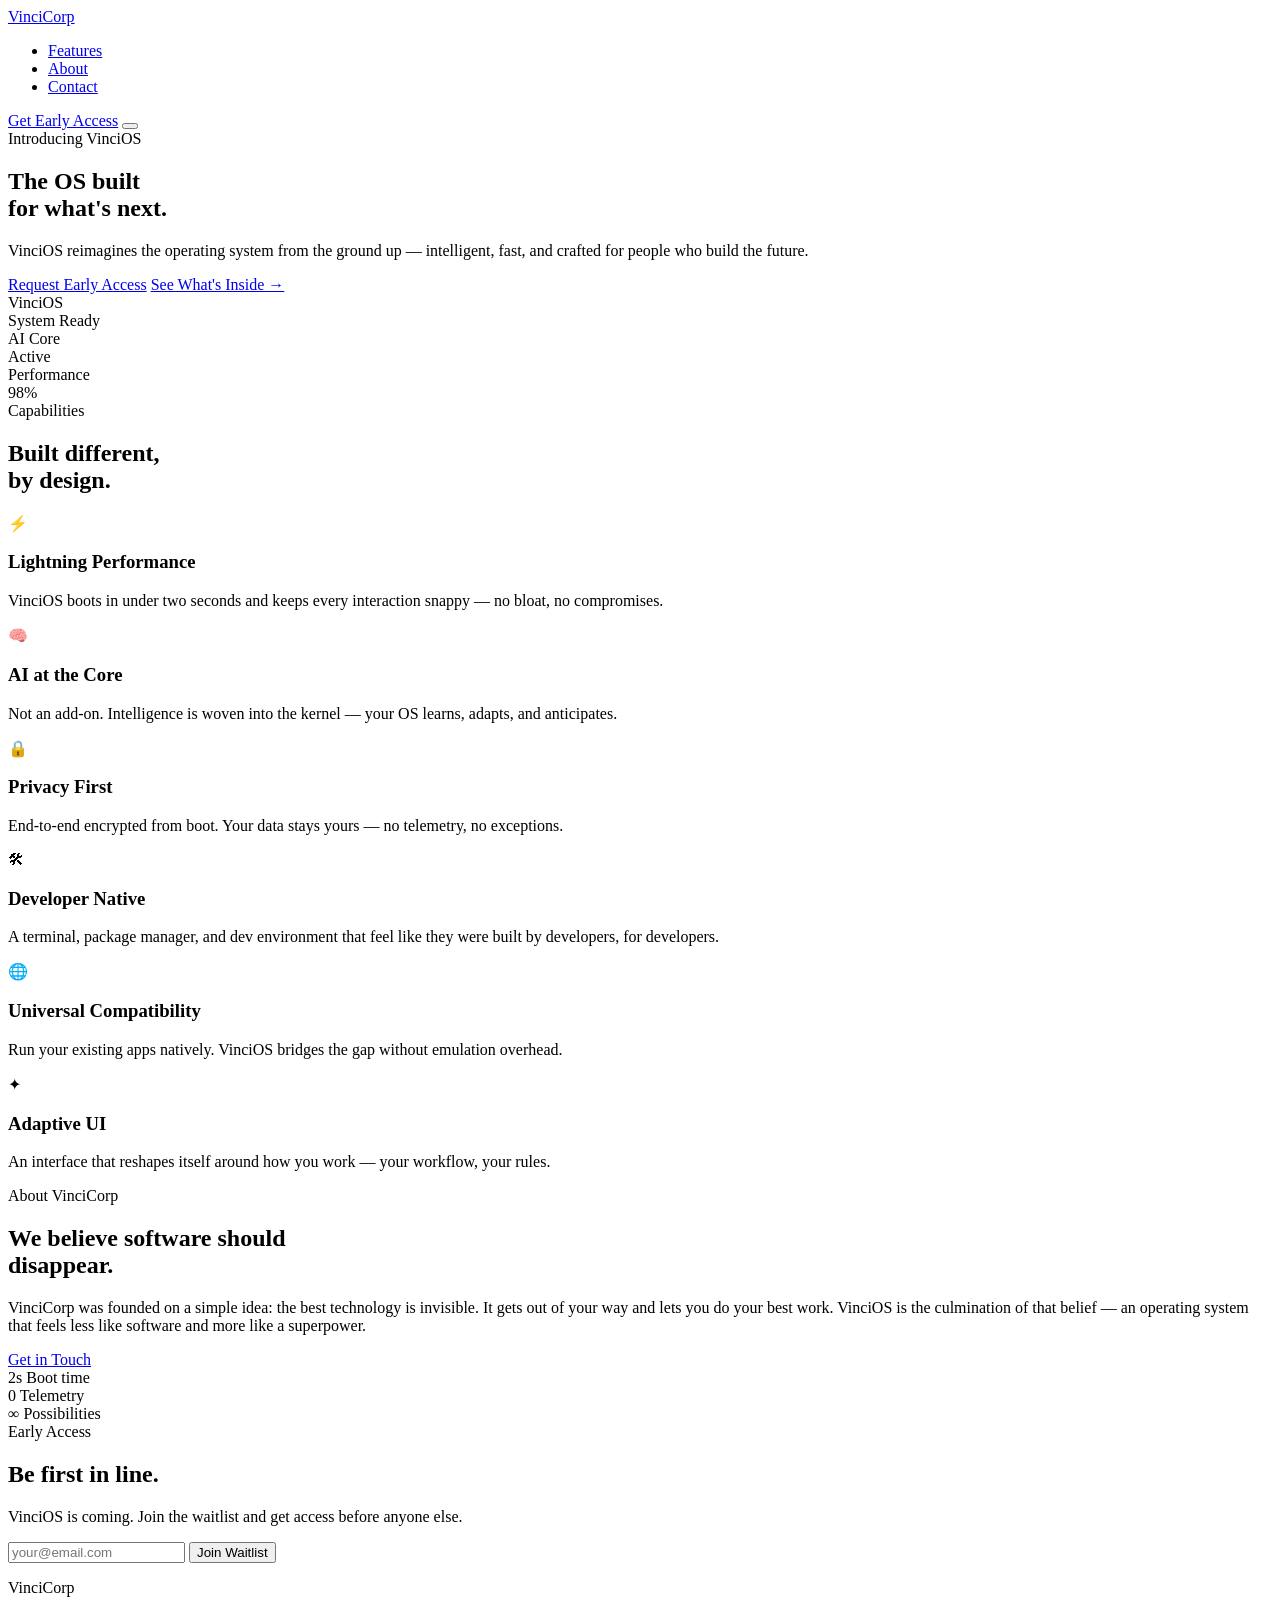
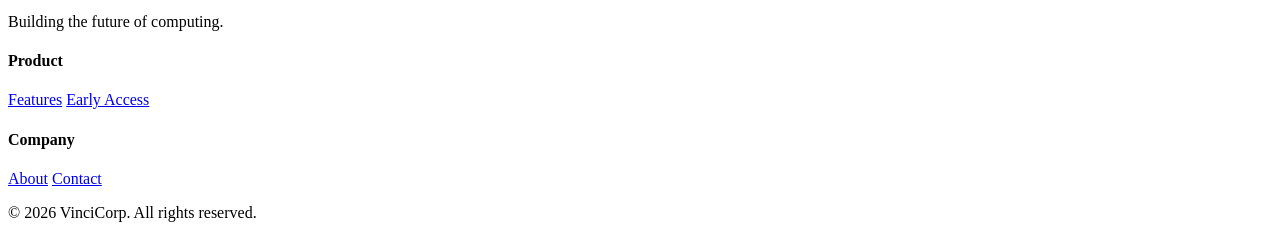
==== index.html @ 44cefb9e "VinciCorp" ====
<!DOCTYPE html>
<html lang="en">
<head>
  <meta charset="UTF-8" />
  <meta name="viewport" content="width=device-width, initial-scale=1.0" />
  <title>VinciCorp — VinciOS</title>
  <link rel="stylesheet" href="css/style.css" />
  <link rel="preconnect" href="https://fonts.googleapis.com" />
  <link href="https://fonts.googleapis.com/css2?family=DM+Sans:wght@300;400;500&family=Syne:wght@600;700;800&display=swap" rel="stylesheet" />
</head>
<body>

  <!-- NAV -->
  <nav class="nav" id="nav">
    <a href="#" class="nav-logo">VinciCorp</a>
    <ul class="nav-links">
      <li><a href="#features">Features</a></li>
      <li><a href="#about">About</a></li>
      <li><a href="#contact">Contact</a></li>
    </ul>
    <a href="#waitlist" class="nav-cta">Get Early Access</a>
    <button class="nav-burger" id="burger" aria-label="Menu">
      <span></span><span></span><span></span>
    </button>
  </nav>

  <!-- HERO -->
  <section class="hero">
    <div class="hero-bg">
      <div class="orb orb-1"></div>
      <div class="orb orb-2"></div>
      <div class="grid-overlay"></div>
    </div>
    <div class="hero-content">
      <div class="hero-badge">Introducing VinciOS</div>
      <h1 class="hero-title">
        The OS built<br/>
        for <span class="gradient-text">what's next.</span>
      </h1>
      <p class="hero-sub">VinciOS reimagines the operating system from the ground up — intelligent, fast, and crafted for people who build the future.</p>
      <div class="hero-actions">
        <a href="#waitlist" class="btn btn-primary">Request Early Access</a>
        <a href="#features" class="btn btn-ghost">See What's Inside →</a>
      </div>
    </div>
    <div class="hero-visual">
      <div class="screen-mockup">
        <div class="screen-bar">
          <span></span><span></span><span></span>
        </div>
        <div class="screen-body">
          <div class="screen-dock">
            <div class="dock-icon"></div>
            <div class="dock-icon"></div>
            <div class="dock-icon active"></div>
            <div class="dock-icon"></div>
            <div class="dock-icon"></div>
          </div>
          <div class="screen-widgets">
            <div class="widget widget-lg">
              <div class="widget-label">VinciOS</div>
              <div class="widget-value">System Ready</div>
              <div class="widget-bar"><span style="width:78%"></span></div>
            </div>
            <div class="widget widget-sm">
              <div class="widget-label">AI Core</div>
              <div class="widget-value">Active</div>
            </div>
            <div class="widget widget-sm">
              <div class="widget-label">Performance</div>
              <div class="widget-value">98%</div>
            </div>
          </div>
        </div>
      </div>
    </div>
  </section>

  <!-- FEATURES -->
  <section class="features section" id="features">
    <div class="container">
      <div class="section-label">Capabilities</div>
      <h2 class="section-title">Built different,<br/>by design.</h2>
      <div class="features-grid">
        <div class="feature-card" data-delay="0">
          <div class="feature-icon">⚡</div>
          <h3>Lightning Performance</h3>
          <p>VinciOS boots in under two seconds and keeps every interaction snappy — no bloat, no compromises.</p>
        </div>
        <div class="feature-card" data-delay="100">
          <div class="feature-icon">🧠</div>
          <h3>AI at the Core</h3>
          <p>Not an add-on. Intelligence is woven into the kernel — your OS learns, adapts, and anticipates.</p>
        </div>
        <div class="feature-card" data-delay="200">
          <div class="feature-icon">🔒</div>
          <h3>Privacy First</h3>
          <p>End-to-end encrypted from boot. Your data stays yours — no telemetry, no exceptions.</p>
        </div>
        <div class="feature-card" data-delay="300">
          <div class="feature-icon">🛠</div>
          <h3>Developer Native</h3>
          <p>A terminal, package manager, and dev environment that feel like they were built by developers, for developers.</p>
        </div>
        <div class="feature-card" data-delay="400">
          <div class="feature-icon">🌐</div>
          <h3>Universal Compatibility</h3>
          <p>Run your existing apps natively. VinciOS bridges the gap without emulation overhead.</p>
        </div>
        <div class="feature-card" data-delay="500">
          <div class="feature-icon">✦</div>
          <h3>Adaptive UI</h3>
          <p>An interface that reshapes itself around how you work — your workflow, your rules.</p>
        </div>
      </div>
    </div>
  </section>

  <!-- ABOUT -->
  <section class="about section" id="about">
    <div class="container about-inner">
      <div class="about-text">
        <div class="section-label">About VinciCorp</div>
        <h2 class="section-title">We believe software should<br/>disappear.</h2>
        <p>VinciCorp was founded on a simple idea: the best technology is invisible. It gets out of your way and lets you do your best work. VinciOS is the culmination of that belief — an operating system that feels less like software and more like a superpower.</p>
        <a href="#contact" class="btn btn-primary" style="margin-top:2rem">Get in Touch</a>
      </div>
      <div class="about-stats">
        <div class="stat">
          <span class="stat-num">2s</span>
          <span class="stat-label">Boot time</span>
        </div>
        <div class="stat">
          <span class="stat-num">0</span>
          <span class="stat-label">Telemetry</span>
        </div>
        <div class="stat">
          <span class="stat-num">∞</span>
          <span class="stat-label">Possibilities</span>
        </div>
      </div>
    </div>
  </section>

  <!-- WAITLIST / CONTACT -->
  <section class="waitlist section" id="waitlist">
    <div class="container waitlist-inner">
      <div class="section-label">Early Access</div>
      <h2 class="section-title">Be first in line.</h2>
      <p class="waitlist-sub">VinciOS is coming. Join the waitlist and get access before anyone else.</p>
      <div class="waitlist-form" id="waitlistForm">
        <input type="email" id="emailInput" placeholder="your@email.com" class="form-input" />
        <button class="btn btn-primary" onclick="handleSignup()">Join Waitlist</button>
      </div>
      <p class="waitlist-note" id="waitlistMsg"></p>
    </div>
  </section>

  <!-- FOOTER -->
  <footer class="footer" id="contact">
    <div class="container footer-inner">
      <div class="footer-brand">
        <span class="nav-logo">VinciCorp</span>
        <p>Building the future of computing.</p>
      </div>
      <div class="footer-links">
        <div class="footer-col">
          <h4>Product</h4>
          <a href="#features">Features</a>
          <a href="#waitlist">Early Access</a>
        </div>
        <div class="footer-col">
          <h4>Company</h4>
          <a href="#about">About</a>
          <a href="mailto:hello@vincicorp.com">Contact</a>
        </div>
      </div>
    </div>
    <div class="footer-bottom container">
      <p>© 2026 VinciCorp. All rights reserved.</p>
    </div>
  </footer>

  <script src="js/main.js"></script>
</body>
</html>
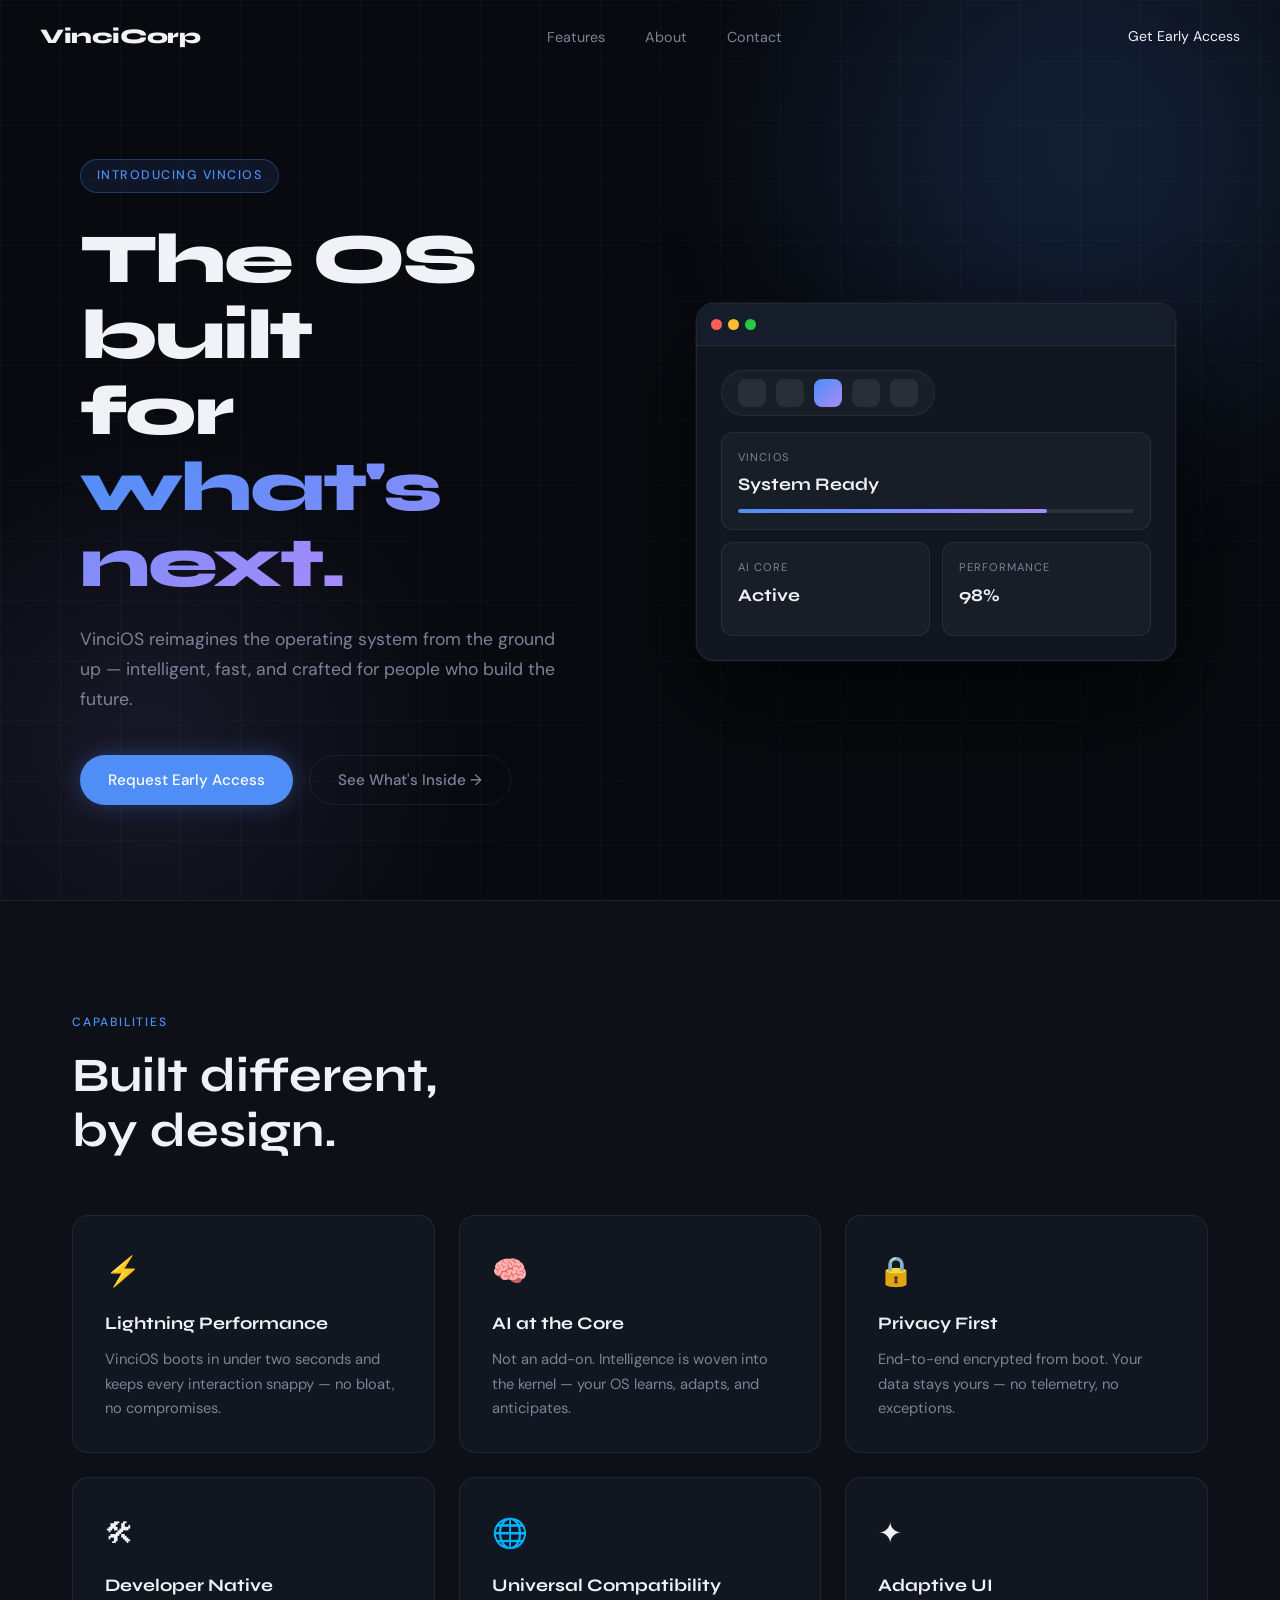
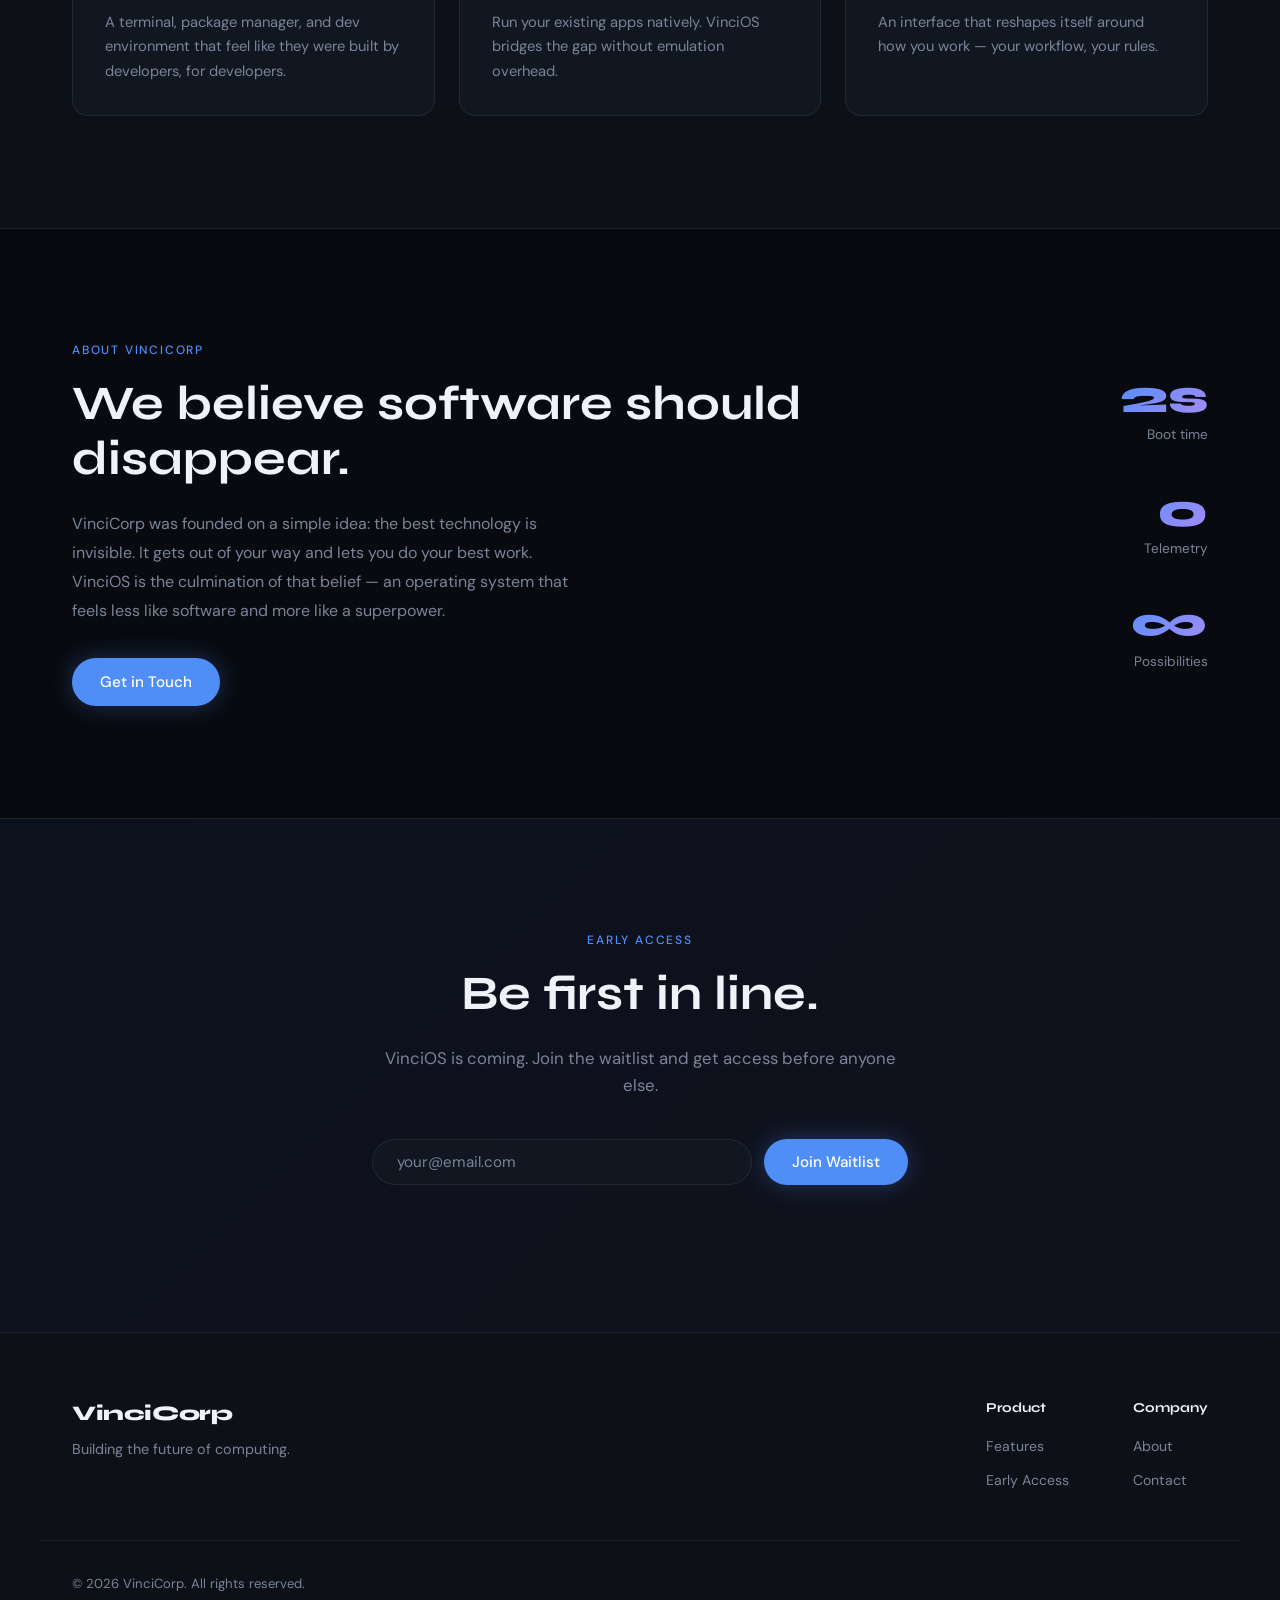
==== commit 057af4f4: "index.html" ====
--- a/index.html
+++ b/index.html
@@ -4,7 +4,7 @@
   <meta charset="UTF-8" />
   <meta name="viewport" content="width=device-width, initial-scale=1.0" />
   <title>VinciCorp — VinciOS</title>
-  <link rel="stylesheet" href="css/style.css" />
+  <link rel="stylesheet" href="style.css" />
   <link rel="preconnect" href="https://fonts.googleapis.com" />
   <link href="https://fonts.googleapis.com/css2?family=DM+Sans:wght@300;400;500&family=Syne:wght@600;700;800&display=swap" rel="stylesheet" />
 </head>
@@ -181,6 +181,6 @@
     </div>
   </footer>
 
-  <script src="js/main.js"></script>
+  <script src="main.js"></script>
 </body>
 </html>
--- a/style.css
+++ b/style.css
@@ -0,0 +1,410 @@
+/* ========================
+   VinciCorp — style.css
+   ======================== */
+
+:root {
+  --bg: #080a0f;
+  --bg2: #0d1117;
+  --surface: #111720;
+  --border: rgba(255,255,255,0.07);
+  --text: #f0f2f7;
+  --muted: #7a8499;
+  --accent: #4f8ef7;
+  --accent2: #a78bfa;
+  --glow: rgba(79,142,247,0.3);
+  --font-display: 'Syne', sans-serif;
+  --font-body: 'DM Sans', sans-serif;
+  --radius: 16px;
+  --max-w: 1200px;
+}
+
+*, *::before, *::after { box-sizing: border-box; margin: 0; padding: 0; }
+
+html { scroll-behavior: smooth; }
+
+body {
+  background: var(--bg);
+  color: var(--text);
+  font-family: var(--font-body);
+  font-size: 16px;
+  line-height: 1.6;
+  overflow-x: hidden;
+}
+
+a { text-decoration: none; color: inherit; }
+ul { list-style: none; }
+
+/* ---- UTILITIES ---- */
+.container { max-width: var(--max-w); margin: 0 auto; padding: 0 2rem; }
+.section { padding: 7rem 0; }
+.section-label {
+  font-size: 0.75rem;
+  font-weight: 500;
+  letter-spacing: 0.15em;
+  text-transform: uppercase;
+  color: var(--accent);
+  margin-bottom: 1rem;
+}
+.section-title {
+  font-family: var(--font-display);
+  font-size: clamp(2rem, 4vw, 3rem);
+  font-weight: 700;
+  line-height: 1.15;
+  margin-bottom: 1.5rem;
+}
+.gradient-text {
+  background: linear-gradient(135deg, var(--accent), var(--accent2));
+  -webkit-background-clip: text;
+  -webkit-text-fill-color: transparent;
+  background-clip: text;
+}
+
+/* ---- BUTTONS ---- */
+.btn {
+  display: inline-flex;
+  align-items: center;
+  gap: 0.5rem;
+  padding: 0.75rem 1.75rem;
+  border-radius: 50px;
+  font-family: var(--font-body);
+  font-size: 0.95rem;
+  font-weight: 500;
+  cursor: pointer;
+  border: none;
+  transition: all 0.25s ease;
+}
+.btn-primary {
+  background: var(--accent);
+  color: #fff;
+  box-shadow: 0 0 24px var(--glow);
+}
+.btn-primary:hover {
+  background: #6ba0ff;
+  box-shadow: 0 0 36px var(--glow);
+  transform: translateY(-1px);
+}
+.btn-ghost {
+  background: transparent;
+  color: var(--muted);
+  border: 1px solid var(--border);
+}
+.btn-ghost:hover { color: var(--text); border-color: rgba(255,255,255,0.2); }
+
+/* ---- NAV ---- */
+.nav {
+  position: fixed;
+  top: 0; left: 0; right: 0;
+  z-index: 100;
+  display: flex;
+  align-items: center;
+  justify-content: space-between;
+  padding: 1.25rem 2.5rem;
+  transition: background 0.3s, backdrop-filter 0.3s;
+}
+.nav.scrolled {
+  background: rgba(8,10,15,0.85);
+  backdrop-filter: blur(20px);
+  border-bottom: 1px solid var(--border);
+}
+.nav-logo {
+  font-family: var(--font-display);
+  font-size: 1.3rem;
+  font-weight: 800;
+  letter-spacing: -0.02em;
+}
+.nav-links {
+  display: flex;
+  gap: 2.5rem;
+}
+.nav-links a {
+  font-size: 0.9rem;
+  color: var(--muted);
+  transition: color 0.2s;
+}
+.nav-links a:hover { color: var(--text); }
+.nav-cta { font-size: 0.88rem; }
+.nav-burger { display: none; flex-direction: column; gap: 5px; background: none; border: none; cursor: pointer; padding: 4px; }
+.nav-burger span { display: block; width: 22px; height: 2px; background: var(--text); border-radius: 2px; transition: all 0.3s; }
+
+/* ---- HERO ---- */
+.hero {
+  position: relative;
+  min-height: 100vh;
+  display: grid;
+  grid-template-columns: 1fr 1fr;
+  align-items: center;
+  gap: 4rem;
+  padding: 9rem 2.5rem 5rem;
+  max-width: var(--max-w);
+  margin: 0 auto;
+  overflow: hidden;
+}
+.hero-bg {
+  position: fixed;
+  inset: 0;
+  pointer-events: none;
+  z-index: -1;
+}
+.orb {
+  position: absolute;
+  border-radius: 50%;
+  filter: blur(90px);
+  opacity: 0.4;
+}
+.orb-1 {
+  width: 600px; height: 600px;
+  background: radial-gradient(circle, rgba(79,142,247,0.5), transparent);
+  top: -150px; right: -100px;
+  animation: drift 12s ease-in-out infinite alternate;
+}
+.orb-2 {
+  width: 500px; height: 500px;
+  background: radial-gradient(circle, rgba(167,139,250,0.35), transparent);
+  bottom: -100px; left: -100px;
+  animation: drift 16s ease-in-out infinite alternate-reverse;
+}
+@keyframes drift {
+  0% { transform: translate(0, 0); }
+  100% { transform: translate(40px, 40px); }
+}
+.grid-overlay {
+  position: absolute;
+  inset: 0;
+  background-image:
+    linear-gradient(rgba(255,255,255,0.025) 1px, transparent 1px),
+    linear-gradient(90deg, rgba(255,255,255,0.025) 1px, transparent 1px);
+  background-size: 60px 60px;
+}
+.hero-badge {
+  display: inline-block;
+  background: rgba(79,142,247,0.1);
+  border: 1px solid rgba(79,142,247,0.3);
+  color: var(--accent);
+  font-size: 0.78rem;
+  font-weight: 500;
+  letter-spacing: 0.12em;
+  text-transform: uppercase;
+  padding: 0.4rem 1rem;
+  border-radius: 50px;
+  margin-bottom: 1.75rem;
+}
+.hero-title {
+  font-family: var(--font-display);
+  font-size: clamp(2.8rem, 5.5vw, 4.5rem);
+  font-weight: 800;
+  line-height: 1.08;
+  margin-bottom: 1.5rem;
+  letter-spacing: -0.03em;
+}
+.hero-sub {
+  font-size: 1.1rem;
+  color: var(--muted);
+  max-width: 480px;
+  line-height: 1.7;
+  margin-bottom: 2.5rem;
+}
+.hero-actions { display: flex; gap: 1rem; flex-wrap: wrap; }
+
+/* ---- SCREEN MOCKUP ---- */
+.hero-visual {
+  display: flex;
+  justify-content: center;
+  animation: floatUp 1s ease 0.3s both;
+}
+@keyframes floatUp {
+  from { opacity: 0; transform: translateY(30px); }
+  to { opacity: 1; transform: translateY(0); }
+}
+.screen-mockup {
+  width: 100%;
+  max-width: 480px;
+  background: var(--surface);
+  border: 1px solid var(--border);
+  border-radius: 18px;
+  overflow: hidden;
+  box-shadow: 0 40px 100px rgba(0,0,0,0.6), 0 0 0 1px rgba(255,255,255,0.05);
+  animation: float 6s ease-in-out infinite;
+}
+@keyframes float {
+  0%, 100% { transform: translateY(0); }
+  50% { transform: translateY(-10px); }
+}
+.screen-bar {
+  height: 42px;
+  background: #161d2a;
+  border-bottom: 1px solid var(--border);
+  display: flex;
+  align-items: center;
+  gap: 6px;
+  padding: 0 14px;
+}
+.screen-bar span {
+  width: 11px; height: 11px;
+  border-radius: 50%;
+  background: rgba(255,255,255,0.1);
+}
+.screen-bar span:nth-child(1) { background: #ff5f57; }
+.screen-bar span:nth-child(2) { background: #febc2e; }
+.screen-bar span:nth-child(3) { background: #28c840; }
+.screen-body {
+  padding: 1.5rem;
+  display: flex;
+  flex-direction: column;
+  gap: 1rem;
+}
+.screen-dock {
+  display: flex;
+  gap: 10px;
+  background: rgba(255,255,255,0.03);
+  border: 1px solid var(--border);
+  border-radius: 50px;
+  padding: 0.5rem 1rem;
+  align-self: flex-start;
+}
+.dock-icon {
+  width: 28px; height: 28px;
+  border-radius: 8px;
+  background: rgba(255,255,255,0.07);
+  transition: background 0.2s;
+}
+.dock-icon.active {
+  background: linear-gradient(135deg, var(--accent), var(--accent2));
+}
+.screen-widgets { display: grid; grid-template-columns: 1fr 1fr; gap: 0.75rem; }
+.widget {
+  background: rgba(255,255,255,0.03);
+  border: 1px solid var(--border);
+  border-radius: 12px;
+  padding: 1rem;
+}
+.widget-lg { grid-column: 1 / -1; }
+.widget-label { font-size: 0.7rem; letter-spacing: 0.1em; text-transform: uppercase; color: var(--muted); margin-bottom: 0.3rem; }
+.widget-value { font-family: var(--font-display); font-size: 1.1rem; font-weight: 700; margin-bottom: 0.6rem; }
+.widget-bar { height: 4px; background: rgba(255,255,255,0.08); border-radius: 4px; overflow: hidden; }
+.widget-bar span { display: block; height: 100%; background: linear-gradient(90deg, var(--accent), var(--accent2)); border-radius: 4px; }
+
+/* ---- FEATURES ---- */
+.features { background: var(--bg2); border-top: 1px solid var(--border); border-bottom: 1px solid var(--border); }
+.features .section-title { max-width: 500px; }
+.features-grid {
+  display: grid;
+  grid-template-columns: repeat(3, 1fr);
+  gap: 1.5rem;
+  margin-top: 3.5rem;
+}
+.feature-card {
+  background: var(--surface);
+  border: 1px solid var(--border);
+  border-radius: var(--radius);
+  padding: 2rem;
+  transition: transform 0.3s, border-color 0.3s, box-shadow 0.3s;
+  opacity: 0;
+  animation: fadeInUp 0.6s ease forwards;
+}
+.feature-card:hover {
+  transform: translateY(-5px);
+  border-color: rgba(79,142,247,0.3);
+  box-shadow: 0 20px 50px rgba(0,0,0,0.4);
+}
+.feature-icon { font-size: 1.8rem; margin-bottom: 1rem; }
+.feature-card h3 {
+  font-family: var(--font-display);
+  font-size: 1.1rem;
+  font-weight: 700;
+  margin-bottom: 0.6rem;
+}
+.feature-card p { font-size: 0.92rem; color: var(--muted); line-height: 1.65; }
+@keyframes fadeInUp {
+  from { opacity: 0; transform: translateY(24px); }
+  to { opacity: 1; transform: translateY(0); }
+}
+
+/* ---- ABOUT ---- */
+.about-inner {
+  display: grid;
+  grid-template-columns: 1fr auto;
+  gap: 5rem;
+  align-items: center;
+}
+.about-text p { color: var(--muted); max-width: 500px; line-height: 1.8; }
+.about-stats {
+  display: flex;
+  flex-direction: column;
+  gap: 2.5rem;
+}
+.stat { text-align: right; }
+.stat-num {
+  display: block;
+  font-family: var(--font-display);
+  font-size: 3rem;
+  font-weight: 800;
+  background: linear-gradient(135deg, var(--accent), var(--accent2));
+  -webkit-background-clip: text;
+  -webkit-text-fill-color: transparent;
+  background-clip: text;
+  line-height: 1;
+}
+.stat-label { font-size: 0.85rem; color: var(--muted); margin-top: 0.25rem; }
+
+/* ---- WAITLIST ---- */
+.waitlist {
+  background: linear-gradient(135deg, rgba(79,142,247,0.06), rgba(167,139,250,0.06));
+  border-top: 1px solid var(--border);
+  text-align: center;
+}
+.waitlist-inner { max-width: 600px; }
+.waitlist-sub { color: var(--muted); margin-bottom: 2.5rem; font-size: 1.05rem; }
+.waitlist-form { display: flex; gap: 0.75rem; flex-wrap: wrap; justify-content: center; }
+.form-input {
+  flex: 1; min-width: 240px;
+  background: var(--surface);
+  border: 1px solid var(--border);
+  color: var(--text);
+  font-family: var(--font-body);
+  font-size: 0.95rem;
+  padding: 0.75rem 1.5rem;
+  border-radius: 50px;
+  outline: none;
+  transition: border-color 0.25s;
+}
+.form-input:focus { border-color: var(--accent); }
+.form-input::placeholder { color: var(--muted); }
+.waitlist-note { margin-top: 1rem; font-size: 0.85rem; color: var(--accent); min-height: 1.2rem; }
+
+/* ---- FOOTER ---- */
+.footer {
+  background: var(--bg2);
+  border-top: 1px solid var(--border);
+  padding: 4rem 0 2rem;
+}
+.footer-inner {
+  display: grid;
+  grid-template-columns: 1fr auto;
+  gap: 4rem;
+  margin-bottom: 3rem;
+}
+.footer-brand p { color: var(--muted); font-size: 0.9rem; margin-top: 0.5rem; }
+.footer-links { display: flex; gap: 4rem; }
+.footer-col { display: flex; flex-direction: column; gap: 0.75rem; }
+.footer-col h4 { font-family: var(--font-display); font-size: 0.85rem; font-weight: 700; margin-bottom: 0.25rem; }
+.footer-col a { font-size: 0.88rem; color: var(--muted); transition: color 0.2s; }
+.footer-col a:hover { color: var(--text); }
+.footer-bottom { border-top: 1px solid var(--border); padding-top: 2rem; }
+.footer-bottom p { font-size: 0.82rem; color: var(--muted); }
+
+/* ---- RESPONSIVE ---- */
+@media (max-width: 900px) {
+  .hero { grid-template-columns: 1fr; padding-top: 8rem; }
+  .hero-visual { display: none; }
+  .features-grid { grid-template-columns: 1fr 1fr; }
+  .about-inner { grid-template-columns: 1fr; gap: 3rem; }
+  .about-stats { flex-direction: row; justify-content: flex-start; }
+  .stat { text-align: left; }
+}
+@media (max-width: 640px) {
+  .nav-links, .nav-cta { display: none; }
+  .nav-burger { display: flex; }
+  .features-grid { grid-template-columns: 1fr; }
+  .footer-inner { grid-template-columns: 1fr; gap: 2.5rem; }
+  .about-stats { flex-wrap: wrap; }
+}
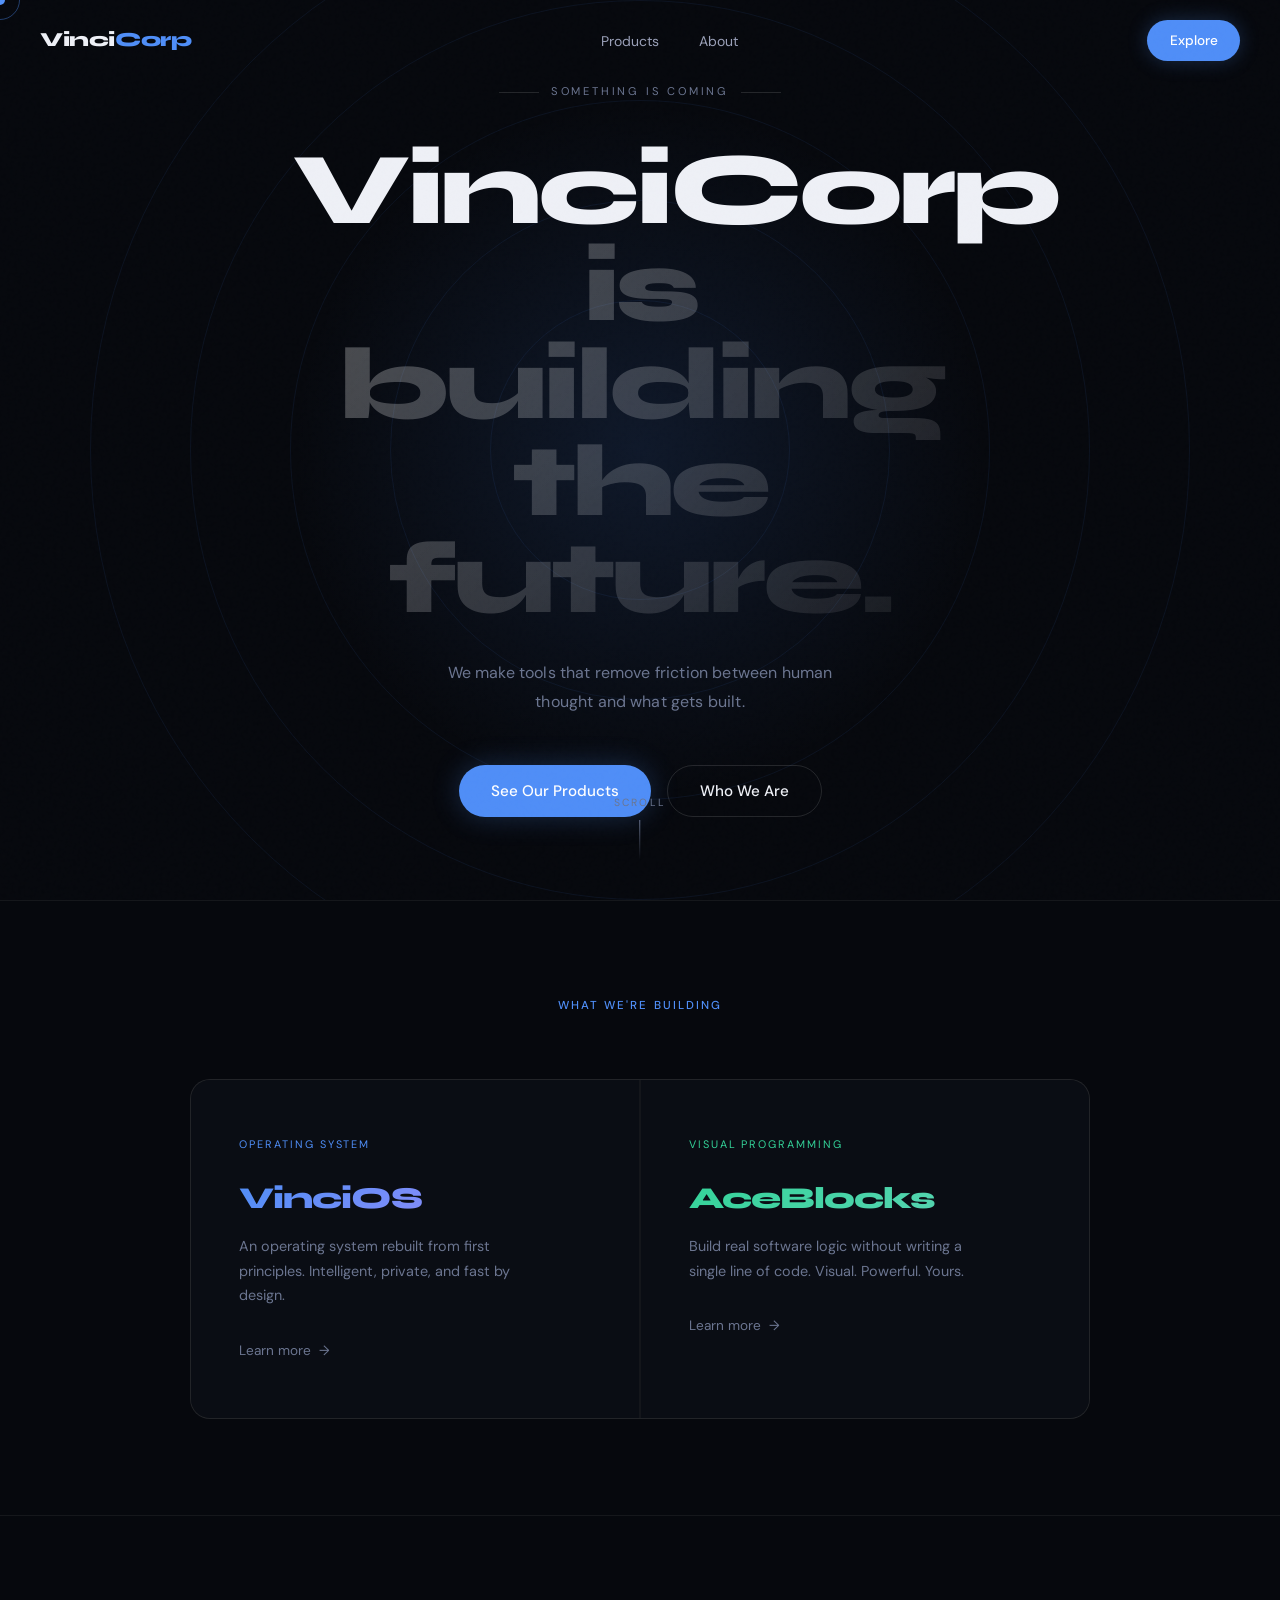
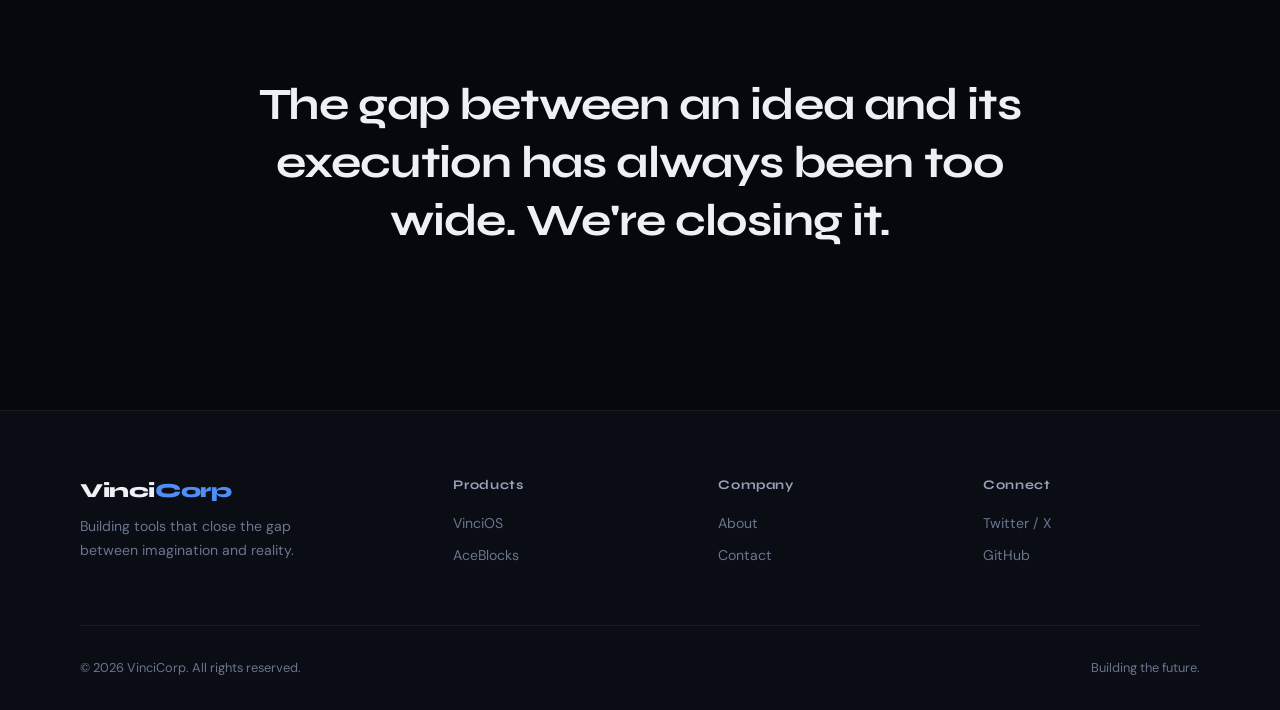
==== commit b291836c: "Add files via upload" ====
--- a/index.html
+++ b/index.html
@@ -3,184 +3,399 @@
 <head>
   <meta charset="UTF-8" />
   <meta name="viewport" content="width=device-width, initial-scale=1.0" />
-  <title>VinciCorp — VinciOS</title>
-  <link rel="stylesheet" href="style.css" />
-  <link rel="preconnect" href="https://fonts.googleapis.com" />
-  <link href="https://fonts.googleapis.com/css2?family=DM+Sans:wght@300;400;500&family=Syne:wght@600;700;800&display=swap" rel="stylesheet" />
+  <title>VinciCorp</title>
+  <link rel="stylesheet" href="nav.css" />
+  <style>
+    /* ---- HOME PAGE ---- */
+    body { cursor: none; }
+
+    .cursor {
+      position: fixed;
+      width: 10px; height: 10px;
+      background: var(--accent);
+      border-radius: 50%;
+      pointer-events: none;
+      z-index: 9999;
+      transform: translate(-50%, -50%);
+      transition: transform 0.1s, width 0.3s, height 0.3s, opacity 0.3s;
+      mix-blend-mode: screen;
+    }
+    .cursor-ring {
+      position: fixed;
+      width: 40px; height: 40px;
+      border: 1px solid rgba(79,142,247,0.4);
+      border-radius: 50%;
+      pointer-events: none;
+      z-index: 9998;
+      transform: translate(-50%, -50%);
+      transition: left 0.12s ease, top 0.12s ease, width 0.3s, height 0.3s;
+    }
+
+    /* NOISE OVERLAY */
+    body::before {
+      content: '';
+      position: fixed;
+      inset: 0;
+      background-image: url("data:image/svg+xml,%3Csvg viewBox='0 0 256 256' xmlns='http://www.w3.org/2000/svg'%3E%3Cfilter id='noise'%3E%3CfeTurbulence type='fractalNoise' baseFrequency='0.9' numOctaves='4' stitchTiles='stitch'/%3E%3C/filter%3E%3Crect width='100%25' height='100%25' filter='url(%23noise)' opacity='0.04'/%3E%3C/svg%3E");
+      pointer-events: none;
+      z-index: 1000;
+      opacity: 0.4;
+    }
+
+    /* HERO */
+    .hero {
+      position: relative;
+      min-height: 100vh;
+      display: flex;
+      flex-direction: column;
+      align-items: center;
+      justify-content: center;
+      text-align: center;
+      overflow: hidden;
+    }
+
+    /* ANIMATED BG */
+    .hero-bg {
+      position: absolute;
+      inset: 0;
+      z-index: 0;
+    }
+    .ring {
+      position: absolute;
+      border-radius: 50%;
+      border: 1px solid rgba(79,142,247,0.08);
+      top: 50%; left: 50%;
+      transform: translate(-50%, -50%);
+      animation: expand 8s ease-in-out infinite;
+    }
+    .ring:nth-child(1) { width: 300px; height: 300px; animation-delay: 0s; }
+    .ring:nth-child(2) { width: 500px; height: 500px; animation-delay: 1.5s; }
+    .ring:nth-child(3) { width: 700px; height: 700px; animation-delay: 3s; }
+    .ring:nth-child(4) { width: 900px; height: 900px; animation-delay: 4.5s; }
+    .ring:nth-child(5) { width: 1100px; height: 1100px; animation-delay: 6s; }
+    @keyframes expand {
+      0%, 100% { opacity: 0; transform: translate(-50%, -50%) scale(0.95); }
+      50% { opacity: 1; transform: translate(-50%, -50%) scale(1.05); }
+    }
+
+    .hero-glow {
+      position: absolute;
+      width: 700px; height: 700px;
+      background: radial-gradient(circle, rgba(79,142,247,0.12) 0%, transparent 70%);
+      top: 50%; left: 50%;
+      transform: translate(-50%, -50%);
+    }
+
+    /* CONTENT */
+    .hero-content {
+      position: relative;
+      z-index: 10;
+      max-width: 760px;
+      padding: 0 2rem;
+      animation: fadeInUp 1.2s ease both;
+    }
+
+    .hero-eyebrow {
+      display: flex;
+      align-items: center;
+      justify-content: center;
+      gap: 0.75rem;
+      margin-bottom: 2.5rem;
+    }
+    .eyebrow-line { width: 40px; height: 1px; background: var(--border2); }
+    .eyebrow-text {
+      font-size: 0.7rem;
+      letter-spacing: 0.25em;
+      text-transform: uppercase;
+      color: var(--muted);
+    }
+
+    .hero-title {
+      font-family: var(--font-display);
+      font-size: clamp(3.5rem, 8vw, 7rem);
+      font-weight: 800;
+      line-height: 0.95;
+      letter-spacing: -0.04em;
+      margin-bottom: 2rem;
+    }
+    .hero-title .line2 {
+      display: block;
+      background: linear-gradient(135deg, rgba(255,255,255,0.3), rgba(255,255,255,0.05));
+      -webkit-background-clip: text;
+      -webkit-text-fill-color: transparent;
+      background-clip: text;
+    }
+
+    .hero-sub {
+      font-size: 1rem;
+      color: var(--muted);
+      max-width: 420px;
+      margin: 0 auto 3rem;
+      line-height: 1.8;
+      letter-spacing: 0.01em;
+    }
+
+    .hero-actions {
+      display: flex;
+      gap: 1rem;
+      justify-content: center;
+      flex-wrap: wrap;
+    }
+
+    /* SCROLL INDICATOR */
+    .scroll-hint {
+      position: absolute;
+      bottom: 2.5rem;
+      left: 50%;
+      transform: translateX(-50%);
+      display: flex;
+      flex-direction: column;
+      align-items: center;
+      gap: 0.5rem;
+      z-index: 10;
+      opacity: 0;
+      animation: fadeIn 1s ease 2s forwards;
+    }
+    .scroll-hint span { font-size: 0.65rem; letter-spacing: 0.2em; text-transform: uppercase; color: var(--muted); }
+    .scroll-line {
+      width: 1px; height: 40px;
+      background: linear-gradient(to bottom, var(--muted), transparent);
+      animation: scrollPulse 2s ease-in-out infinite;
+    }
+    @keyframes scrollPulse {
+      0%, 100% { opacity: 0.3; transform: scaleY(1); }
+      50% { opacity: 1; transform: scaleY(1.1); }
+    }
+
+    /* TEASER SECTION */
+    .teaser {
+      padding: 6rem 0;
+      border-top: 1px solid var(--border);
+      text-align: center;
+    }
+    .teaser-label { margin-bottom: 4rem; }
+    .teaser-products {
+      display: grid;
+      grid-template-columns: 1fr 1fr;
+      gap: 1.5px;
+      max-width: 900px;
+      margin: 0 auto;
+      background: var(--border);
+      border: 1px solid var(--border);
+      border-radius: 20px;
+      overflow: hidden;
+    }
+    .teaser-product {
+      background: var(--bg2);
+      padding: 3.5rem 3rem;
+      text-align: left;
+      transition: background 0.3s;
+      cursor: pointer;
+      text-decoration: none;
+      display: block;
+      color: inherit;
+    }
+    .teaser-product:hover { background: var(--surface); }
+    .product-tag {
+      font-size: 0.68rem;
+      letter-spacing: 0.18em;
+      text-transform: uppercase;
+      color: var(--accent);
+      margin-bottom: 1.25rem;
+      display: block;
+    }
+    .product-tag.green { color: var(--accent3); }
+    .teaser-product h3 {
+      font-family: var(--font-display);
+      font-size: 1.9rem;
+      font-weight: 800;
+      letter-spacing: -0.03em;
+      margin-bottom: 0.75rem;
+    }
+    .teaser-product p { font-size: 0.9rem; color: var(--muted); line-height: 1.7; max-width: 280px; }
+    .product-arrow {
+      margin-top: 2rem;
+      font-size: 0.85rem;
+      color: var(--muted);
+      display: flex;
+      align-items: center;
+      gap: 0.5rem;
+      transition: gap 0.2s, color 0.2s;
+    }
+    .teaser-product:hover .product-arrow { gap: 0.9rem; color: var(--text); }
+
+    /* MANIFESTO */
+    .manifesto {
+      padding: 10rem 0;
+      text-align: center;
+      border-top: 1px solid var(--border);
+    }
+    .manifesto-text {
+      font-family: var(--font-display);
+      font-size: clamp(1.5rem, 3.5vw, 2.8rem);
+      font-weight: 700;
+      line-height: 1.3;
+      letter-spacing: -0.02em;
+      max-width: 800px;
+      margin: 0 auto;
+      color: rgba(255,255,255,0.15);
+    }
+    .manifesto-text .reveal {
+      color: var(--text);
+      transition: color 0.5s;
+    }
+
+    @media (max-width: 640px) {
+      .teaser-products { grid-template-columns: 1fr; }
+      .hero-title { font-size: 3.5rem; }
+    }
+  </style>
 </head>
 <body>
 
-  <!-- NAV -->
+  <div class="cursor" id="cursor"></div>
+  <div class="cursor-ring" id="cursorRing"></div>
+
   <nav class="nav" id="nav">
-    <a href="#" class="nav-logo">VinciCorp</a>
+    <a href="index.html" class="nav-logo">Vinci<span>Corp</span></a>
     <ul class="nav-links">
-      <li><a href="#features">Features</a></li>
-      <li><a href="#about">About</a></li>
-      <li><a href="#contact">Contact</a></li>
+      <li><a href="products.html">Products</a></li>
+      <li><a href="about.html">About</a></li>
     </ul>
-    <a href="#waitlist" class="nav-cta">Get Early Access</a>
-    <button class="nav-burger" id="burger" aria-label="Menu">
-      <span></span><span></span><span></span>
-    </button>
+    <a href="products.html" class="nav-cta">Explore</a>
   </nav>
 
   <!-- HERO -->
   <section class="hero">
     <div class="hero-bg">
-      <div class="orb orb-1"></div>
-      <div class="orb orb-2"></div>
-      <div class="grid-overlay"></div>
+      <div class="ring"></div>
+      <div class="ring"></div>
+      <div class="ring"></div>
+      <div class="ring"></div>
+      <div class="ring"></div>
+      <div class="hero-glow"></div>
     </div>
     <div class="hero-content">
-      <div class="hero-badge">Introducing VinciOS</div>
+      <div class="hero-eyebrow">
+        <span class="eyebrow-line"></span>
+        <span class="eyebrow-text">Something is coming</span>
+        <span class="eyebrow-line"></span>
+      </div>
       <h1 class="hero-title">
-        The OS built<br/>
-        for <span class="gradient-text">what's next.</span>
+        VinciCorp<br/>
+        <span class="line2">is building<br/>the future.</span>
       </h1>
-      <p class="hero-sub">VinciOS reimagines the operating system from the ground up — intelligent, fast, and crafted for people who build the future.</p>
+      <p class="hero-sub">We make tools that remove friction between human thought and what gets built.</p>
       <div class="hero-actions">
-        <a href="#waitlist" class="btn btn-primary">Request Early Access</a>
-        <a href="#features" class="btn btn-ghost">See What's Inside →</a>
+        <a href="products.html" class="btn btn-primary">See Our Products</a>
+        <a href="about.html" class="btn btn-outline">Who We Are</a>
       </div>
     </div>
-    <div class="hero-visual">
-      <div class="screen-mockup">
-        <div class="screen-bar">
-          <span></span><span></span><span></span>
+    <div class="scroll-hint">
+      <span>Scroll</span>
+      <div class="scroll-line"></div>
+    </div>
+  </section>
+
+  <!-- TEASER -->
+  <section class="teaser">
+    <div class="container">
+      <div class="section-label teaser-label">What we're building</div>
+      <div class="teaser-products">
+        <a href="vincicos.html" class="teaser-product">
+          <span class="product-tag">Operating System</span>
+          <h3 class="gradient-text">VinciOS</h3>
+          <p>An operating system rebuilt from first principles. Intelligent, private, and fast by design.</p>
+          <div class="product-arrow">Learn more <span>→</span></div>
+        </a>
+        <a href="aceblocks.html" class="teaser-product">
+          <span class="product-tag green">Visual Programming</span>
+          <h3 class="gradient-green">AceBlocks</h3>
+          <p>Build real software logic without writing a single line of code. Visual. Powerful. Yours.</p>
+          <div class="product-arrow">Learn more <span>→</span></div>
+        </a>
+      </div>
+    </div>
+  </section>
+
+  <!-- MANIFESTO -->
+  <section class="manifesto">
+    <div class="container">
+      <p class="manifesto-text" id="manifesto">
+        <span class="reveal">The gap between</span> <span>an idea and its execution</span>
+        <span class="reveal"> has always been</span> <span>too wide.</span>
+        <span class="reveal"> We're closing it.</span>
+      </p>
+    </div>
+  </section>
+
+  <!-- FOOTER -->
+  <footer class="footer">
+    <div class="container">
+      <div class="footer-inner">
+        <div class="footer-brand">
+          <span class="nav-logo">Vinci<span style="color:var(--accent)">Corp</span></span>
+          <p>Building tools that close the gap between imagination and reality.</p>
         </div>
-        <div class="screen-body">
-          <div class="screen-dock">
-            <div class="dock-icon"></div>
-            <div class="dock-icon"></div>
-            <div class="dock-icon active"></div>
-            <div class="dock-icon"></div>
-            <div class="dock-icon"></div>
-          </div>
-          <div class="screen-widgets">
-            <div class="widget widget-lg">
-              <div class="widget-label">VinciOS</div>
-              <div class="widget-value">System Ready</div>
-              <div class="widget-bar"><span style="width:78%"></span></div>
-            </div>
-            <div class="widget widget-sm">
-              <div class="widget-label">AI Core</div>
-              <div class="widget-value">Active</div>
-            </div>
-            <div class="widget widget-sm">
-              <div class="widget-label">Performance</div>
-              <div class="widget-value">98%</div>
-            </div>
-          </div>
-        </div>
-      </div>
-    </div>
-  </section>
-
-  <!-- FEATURES -->
-  <section class="features section" id="features">
-    <div class="container">
-      <div class="section-label">Capabilities</div>
-      <h2 class="section-title">Built different,<br/>by design.</h2>
-      <div class="features-grid">
-        <div class="feature-card" data-delay="0">
-          <div class="feature-icon">⚡</div>
-          <h3>Lightning Performance</h3>
-          <p>VinciOS boots in under two seconds and keeps every interaction snappy — no bloat, no compromises.</p>
-        </div>
-        <div class="feature-card" data-delay="100">
-          <div class="feature-icon">🧠</div>
-          <h3>AI at the Core</h3>
-          <p>Not an add-on. Intelligence is woven into the kernel — your OS learns, adapts, and anticipates.</p>
-        </div>
-        <div class="feature-card" data-delay="200">
-          <div class="feature-icon">🔒</div>
-          <h3>Privacy First</h3>
-          <p>End-to-end encrypted from boot. Your data stays yours — no telemetry, no exceptions.</p>
-        </div>
-        <div class="feature-card" data-delay="300">
-          <div class="feature-icon">🛠</div>
-          <h3>Developer Native</h3>
-          <p>A terminal, package manager, and dev environment that feel like they were built by developers, for developers.</p>
-        </div>
-        <div class="feature-card" data-delay="400">
-          <div class="feature-icon">🌐</div>
-          <h3>Universal Compatibility</h3>
-          <p>Run your existing apps natively. VinciOS bridges the gap without emulation overhead.</p>
-        </div>
-        <div class="feature-card" data-delay="500">
-          <div class="feature-icon">✦</div>
-          <h3>Adaptive UI</h3>
-          <p>An interface that reshapes itself around how you work — your workflow, your rules.</p>
-        </div>
-      </div>
-    </div>
-  </section>
-
-  <!-- ABOUT -->
-  <section class="about section" id="about">
-    <div class="container about-inner">
-      <div class="about-text">
-        <div class="section-label">About VinciCorp</div>
-        <h2 class="section-title">We believe software should<br/>disappear.</h2>
-        <p>VinciCorp was founded on a simple idea: the best technology is invisible. It gets out of your way and lets you do your best work. VinciOS is the culmination of that belief — an operating system that feels less like software and more like a superpower.</p>
-        <a href="#contact" class="btn btn-primary" style="margin-top:2rem">Get in Touch</a>
-      </div>
-      <div class="about-stats">
-        <div class="stat">
-          <span class="stat-num">2s</span>
-          <span class="stat-label">Boot time</span>
-        </div>
-        <div class="stat">
-          <span class="stat-num">0</span>
-          <span class="stat-label">Telemetry</span>
-        </div>
-        <div class="stat">
-          <span class="stat-num">∞</span>
-          <span class="stat-label">Possibilities</span>
-        </div>
-      </div>
-    </div>
-  </section>
-
-  <!-- WAITLIST / CONTACT -->
-  <section class="waitlist section" id="waitlist">
-    <div class="container waitlist-inner">
-      <div class="section-label">Early Access</div>
-      <h2 class="section-title">Be first in line.</h2>
-      <p class="waitlist-sub">VinciOS is coming. Join the waitlist and get access before anyone else.</p>
-      <div class="waitlist-form" id="waitlistForm">
-        <input type="email" id="emailInput" placeholder="your@email.com" class="form-input" />
-        <button class="btn btn-primary" onclick="handleSignup()">Join Waitlist</button>
-      </div>
-      <p class="waitlist-note" id="waitlistMsg"></p>
-    </div>
-  </section>
-
-  <!-- FOOTER -->
-  <footer class="footer" id="contact">
-    <div class="container footer-inner">
-      <div class="footer-brand">
-        <span class="nav-logo">VinciCorp</span>
-        <p>Building the future of computing.</p>
-      </div>
-      <div class="footer-links">
         <div class="footer-col">
-          <h4>Product</h4>
-          <a href="#features">Features</a>
-          <a href="#waitlist">Early Access</a>
+          <h4>Products</h4>
+          <a href="vincicos.html">VinciOS</a>
+          <a href="aceblocks.html">AceBlocks</a>
         </div>
         <div class="footer-col">
           <h4>Company</h4>
-          <a href="#about">About</a>
+          <a href="about.html">About</a>
           <a href="mailto:hello@vincicorp.com">Contact</a>
         </div>
+        <div class="footer-col">
+          <h4>Connect</h4>
+          <a href="#">Twitter / X</a>
+          <a href="#">GitHub</a>
+        </div>
       </div>
-    </div>
-    <div class="footer-bottom container">
-      <p>© 2026 VinciCorp. All rights reserved.</p>
+      <div class="footer-bottom">
+        <p>© 2026 VinciCorp. All rights reserved.</p>
+        <p>Building the future.</p>
+      </div>
     </div>
   </footer>
 
-  <script src="main.js"></script>
+  <script>
+    // Nav scroll
+    const nav = document.getElementById('nav');
+    window.addEventListener('scroll', () => nav.classList.toggle('scrolled', window.scrollY > 40));
+
+    // Custom cursor
+    const cursor = document.getElementById('cursor');
+    const ring = document.getElementById('cursorRing');
+    document.addEventListener('mousemove', e => {
+      cursor.style.left = e.clientX + 'px';
+      cursor.style.top = e.clientY + 'px';
+      ring.style.left = e.clientX + 'px';
+      ring.style.top = e.clientY + 'px';
+    });
+    document.querySelectorAll('a, button').forEach(el => {
+      el.addEventListener('mouseenter', () => {
+        cursor.style.width = '20px'; cursor.style.height = '20px';
+        ring.style.width = '60px'; ring.style.height = '60px';
+      });
+      el.addEventListener('mouseleave', () => {
+        cursor.style.width = '10px'; cursor.style.height = '10px';
+        ring.style.width = '40px'; ring.style.height = '40px';
+      });
+    });
+
+    // Manifesto reveal on scroll
+    const spans = document.querySelectorAll('.manifesto-text span:not(.reveal)');
+    const obs = new IntersectionObserver(entries => {
+      if (entries[0].isIntersecting) {
+        spans.forEach((s, i) => {
+          setTimeout(() => s.style.color = 'var(--text)', i * 300);
+        });
+      }
+    }, { threshold: 0.5 });
+    const mani = document.getElementById('manifesto');
+    if (mani) obs.observe(mani);
+  </script>
 </body>
 </html>
--- a/nav.css
+++ b/nav.css
@@ -0,0 +1,176 @@
+/* ========================
+   VinciCorp — nav.css (shared)
+   ======================== */
+
+@import url('https://fonts.googleapis.com/css2?family=Syne:wght@600;700;800&family=DM+Sans:ital,wght@0,300;0,400;0,500;1,300&display=swap');
+
+:root {
+  --bg: #06080d;
+  --bg2: #0a0d14;
+  --surface: #0f1420;
+  --surface2: #141926;
+  --border: rgba(255,255,255,0.06);
+  --border2: rgba(255,255,255,0.12);
+  --text: #eef0f6;
+  --muted: #6b7590;
+  --muted2: #9aa0b8;
+  --accent: #4f8ef7;
+  --accent2: #a78bfa;
+  --accent3: #34d399;
+  --glow-blue: rgba(79,142,247,0.25);
+  --glow-purple: rgba(167,139,250,0.2);
+  --font-display: 'Syne', sans-serif;
+  --font-body: 'DM Sans', sans-serif;
+  --radius: 16px;
+  --max-w: 1200px;
+}
+
+*, *::before, *::after { box-sizing: border-box; margin: 0; padding: 0; }
+html { scroll-behavior: smooth; }
+body {
+  background: var(--bg);
+  color: var(--text);
+  font-family: var(--font-body);
+  font-size: 16px;
+  line-height: 1.6;
+  overflow-x: hidden;
+}
+a { text-decoration: none; color: inherit; }
+ul { list-style: none; }
+
+.container { max-width: var(--max-w); margin: 0 auto; padding: 0 2.5rem; }
+
+/* ---- SHARED NAV ---- */
+.nav {
+  position: fixed;
+  top: 0; left: 0; right: 0;
+  z-index: 200;
+  display: flex;
+  align-items: center;
+  justify-content: space-between;
+  padding: 1.25rem 2.5rem;
+  transition: background 0.4s, border-color 0.4s;
+  border-bottom: 1px solid transparent;
+}
+.nav.scrolled {
+  background: rgba(6,8,13,0.9);
+  backdrop-filter: blur(24px);
+  border-color: var(--border);
+}
+.nav-logo {
+  font-family: var(--font-display);
+  font-size: 1.25rem;
+  font-weight: 800;
+  letter-spacing: -0.02em;
+  color: var(--text);
+}
+.nav-logo span { color: var(--accent); }
+.nav-links {
+  display: flex;
+  align-items: center;
+  gap: 2.5rem;
+}
+.nav-links a {
+  font-size: 0.875rem;
+  color: var(--muted2);
+  transition: color 0.2s;
+  position: relative;
+}
+.nav-links a:hover, .nav-links a.active { color: var(--text); }
+.nav-links a.active::after {
+  content: '';
+  position: absolute;
+  bottom: -4px; left: 0; right: 0;
+  height: 1px;
+  background: var(--accent);
+}
+.nav-cta {
+  display: inline-flex;
+  align-items: center;
+  padding: 0.6rem 1.4rem;
+  background: var(--accent);
+  color: #fff;
+  font-size: 0.85rem;
+  font-weight: 500;
+  border-radius: 50px;
+  transition: all 0.25s;
+  box-shadow: 0 0 20px var(--glow-blue);
+}
+.nav-cta:hover { background: #6ba0ff; transform: translateY(-1px); }
+
+/* ---- SHARED BUTTONS ---- */
+.btn {
+  display: inline-flex; align-items: center; gap: 0.5rem;
+  padding: 0.8rem 2rem;
+  border-radius: 50px;
+  font-family: var(--font-body);
+  font-size: 0.95rem;
+  font-weight: 500;
+  cursor: pointer;
+  border: none;
+  transition: all 0.25s ease;
+}
+.btn-primary { background: var(--accent); color: #fff; box-shadow: 0 0 28px var(--glow-blue); }
+.btn-primary:hover { background: #6ba0ff; box-shadow: 0 0 40px var(--glow-blue); transform: translateY(-2px); }
+.btn-outline { background: transparent; color: var(--text); border: 1px solid var(--border2); }
+.btn-outline:hover { border-color: rgba(255,255,255,0.3); background: rgba(255,255,255,0.04); }
+.btn-ghost { background: transparent; color: var(--muted2); }
+.btn-ghost:hover { color: var(--text); }
+
+/* ---- SECTION SHARED ---- */
+.section { padding: 8rem 0; }
+.section-label {
+  font-size: 0.72rem;
+  font-weight: 500;
+  letter-spacing: 0.18em;
+  text-transform: uppercase;
+  color: var(--accent);
+  margin-bottom: 1rem;
+}
+.section-title {
+  font-family: var(--font-display);
+  font-size: clamp(2rem, 4vw, 3.2rem);
+  font-weight: 700;
+  line-height: 1.12;
+  letter-spacing: -0.02em;
+}
+.gradient-text {
+  background: linear-gradient(135deg, var(--accent), var(--accent2));
+  -webkit-background-clip: text;
+  -webkit-text-fill-color: transparent;
+  background-clip: text;
+}
+.gradient-green {
+  background: linear-gradient(135deg, var(--accent3), #60d4b8);
+  -webkit-background-clip: text;
+  -webkit-text-fill-color: transparent;
+  background-clip: text;
+}
+
+/* FOOTER */
+.footer {
+  background: var(--bg2);
+  border-top: 1px solid var(--border);
+  padding: 4rem 0 2rem;
+}
+.footer-inner {
+  display: grid;
+  grid-template-columns: 1.5fr 1fr 1fr 1fr;
+  gap: 3rem;
+  margin-bottom: 3rem;
+}
+.footer-brand p { color: var(--muted); font-size: 0.88rem; margin-top: 0.5rem; max-width: 220px; line-height: 1.7; }
+.footer-col h4 { font-family: var(--font-display); font-size: 0.82rem; font-weight: 700; margin-bottom: 1rem; color: var(--muted2); letter-spacing: 0.05em; }
+.footer-col a { display: block; font-size: 0.88rem; color: var(--muted); margin-bottom: 0.6rem; transition: color 0.2s; }
+.footer-col a:hover { color: var(--text); }
+.footer-bottom { border-top: 1px solid var(--border); padding-top: 2rem; display: flex; justify-content: space-between; align-items: center; }
+.footer-bottom p { font-size: 0.8rem; color: var(--muted); }
+
+@keyframes fadeInUp {
+  from { opacity: 0; transform: translateY(28px); }
+  to { opacity: 1; transform: translateY(0); }
+}
+@keyframes fadeIn {
+  from { opacity: 0; }
+  to { opacity: 1; }
+}
